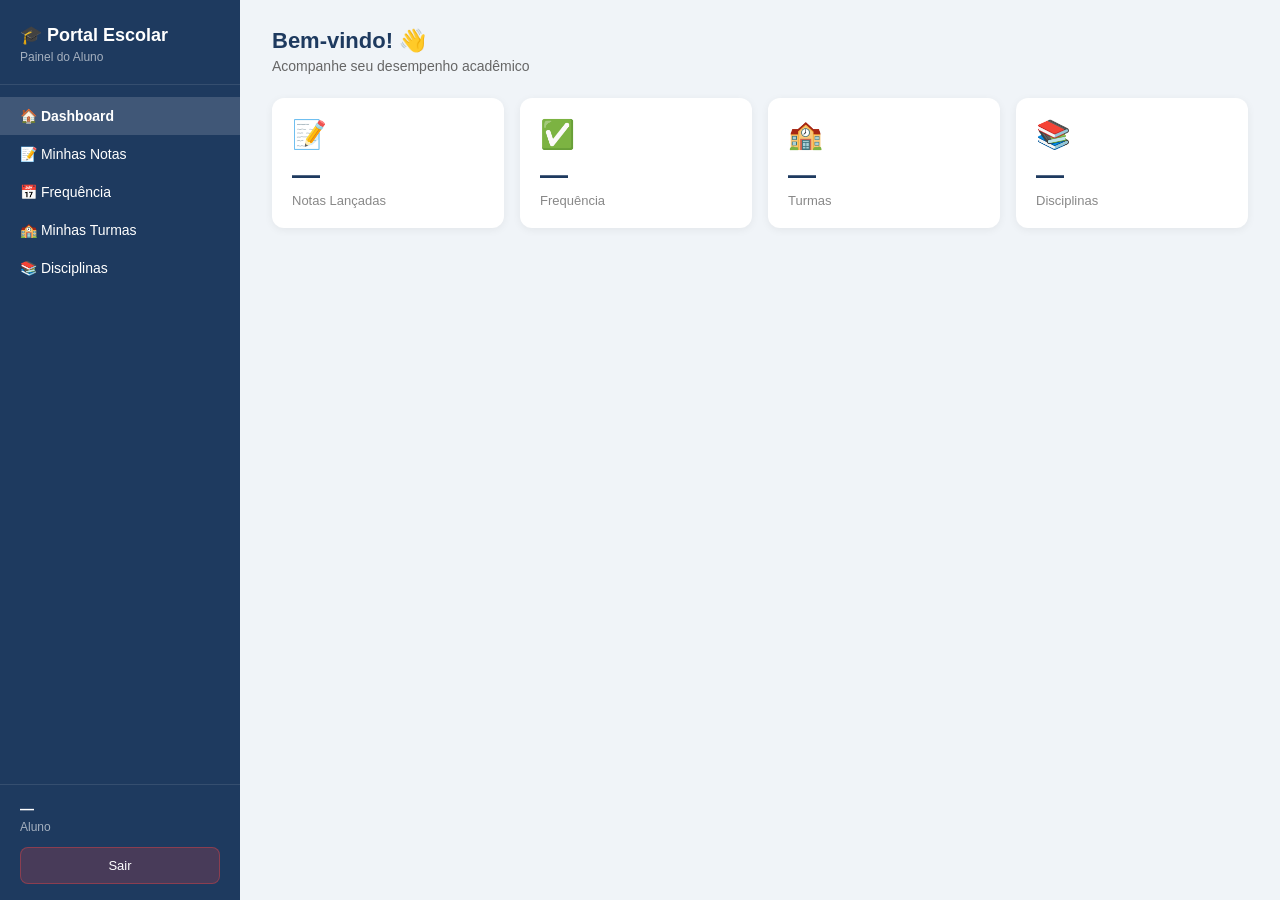
==== frontend/portal-frontend/aluno.html @ 6570b167 "refatora módulos de alunos, notas, frequência, turmas e usuários Atualiza controllers, services e re" ====
<!DOCTYPE html>
<html lang="pt-br">
<head>
    <meta charset="UTF-8">
    <meta name="viewport" content="width=device-width, initial-scale=1.0">
    <title>Painel Aluno — Portal Escolar</title>
    <link rel="stylesheet" href="logado.css">
</head>
<body>
<div class="layout">

    <aside class="sidebar">
        <div class="sidebar-header">
            <h2>🎓 Portal Escolar</h2>
            <p>Painel do Aluno</p>
        </div>
        <nav>
            <ul>
                <li data-secao="dashboard" class="active" onclick="mostrarSecao('dashboard')">🏠 Dashboard</li>
                <li data-secao="notas" onclick="mostrarSecao('notas')">📝 Minhas Notas</li>
                <li data-secao="frequencias" onclick="mostrarSecao('frequencias')">📅 Frequência</li>
                <li data-secao="turmas" onclick="mostrarSecao('turmas')">🏫 Minhas Turmas</li>
                <li data-secao="disciplinas" onclick="mostrarSecao('disciplinas')">📚 Disciplinas</li>
            </ul>
        </nav>
        <div class="sidebar-footer">
            <div class="user-info">
                <strong id="usuarioLogado">—</strong>
                <span id="tipoUsuario">Aluno</span>
            </div>
            <button class="btn-logout" onclick="logout()">Sair</button>
        </div>
    </aside>

    <main class="content">

        <!-- DASHBOARD -->
        <section id="dashboard" class="active">
            <div class="page-header">
                <h1>Bem-vindo! 👋</h1>
                <p>Acompanhe seu desempenho acadêmico</p>
            </div>
            <div class="cards-grid">
                <div class="stat-card">
                    <div class="stat-icon">📝</div>
                    <div class="stat-value" id="totalNotas">—</div>
                    <div class="stat-label">Notas Lançadas</div>
                </div>
                <div class="stat-card">
                    <div class="stat-icon">✅</div>
                    <div class="stat-value" id="percentualPresenca">—</div>
                    <div class="stat-label">Frequência</div>
                </div>
                <div class="stat-card">
                    <div class="stat-icon">🏫</div>
                    <div class="stat-value" id="totalTurmas">—</div>
                    <div class="stat-label">Turmas</div>
                </div>
                <div class="stat-card">
                    <div class="stat-icon">📚</div>
                    <div class="stat-value" id="totalDisciplinas">—</div>
                    <div class="stat-label">Disciplinas</div>
                </div>
            </div>
        </section>

        <!-- NOTAS -->
        <section id="notas">
            <div class="page-header">
                <h1>📝 Minhas Notas</h1>
                <p>Notas por bimestre e média final</p>
            </div>
            <div class="section-card">
                <h2>Notas por Disciplina</h2>
                <div id="listaNotas"><div class="empty-state"><span>📝</span><p>Carregando...</p></div></div>
            </div>
        </section>

        <!-- FREQUÊNCIAS -->
        <section id="frequencias">
            <div class="page-header">
                <h1>📅 Frequência</h1>
                <p>Registro de presença por aula</p>
            </div>
            <div class="section-card">
                <h2>Histórico de Presença</h2>
                <ul class="lista" id="listaFrequencias"></ul>
            </div>
        </section>

        <!-- TURMAS -->
        <section id="turmas">
            <div class="page-header">
                <h1>🏫 Minhas Turmas</h1>
            </div>
            <div class="section-card">
                <h2>Turmas Matriculado</h2>
                <ul class="lista" id="listaTurmas"></ul>
            </div>
        </section>

        <!-- DISCIPLINAS -->
        <section id="disciplinas">
            <div class="page-header">
                <h1>📚 Disciplinas</h1>
            </div>
            <div class="section-card">
                <h2>Disciplinas Disponíveis</h2>
                <ul class="lista" id="listaDisciplinas"></ul>
            </div>
        </section>

    </main>
</div>
<script src="script.js"></script>
<script>
    mostrarUsuario();
    carregarTurmas();
    carregarDisciplinas();
    // Dashboard stats
    fetch("http://localhost:8080/api/turmas", { headers: authHeaders() })
        .then(r => r.json()).then(d => { const el = document.getElementById("totalTurmas"); if(el) el.innerText = d.length; }).catch(()=>{});
    fetch("http://localhost:8080/api/disciplinas", { headers: authHeaders() })
        .then(r => r.json()).then(d => { const el = document.getElementById("totalDisciplinas"); if(el) el.innerText = d.length; }).catch(()=>{});
</script>
</body>
</html>
---- frontend/portal-frontend/logado.css ----
* { margin: 0; padding: 0; box-sizing: border-box; }

body {
    font-family: 'Segoe UI', sans-serif;
    background: #f0f4f8;
    color: #333;
}

.layout { display: flex; height: 100vh; overflow: hidden; }

/* SIDEBAR */
.sidebar {
    width: 240px;
    background: #1e3a5f;
    color: white;
    display: flex;
    flex-direction: column;
    padding: 0;
    flex-shrink: 0;
}

.sidebar-header {
    padding: 24px 20px 20px;
    border-bottom: 1px solid rgba(255,255,255,0.1);
}

.sidebar-header h2 { font-size: 18px; font-weight: 700; }
.sidebar-header p { font-size: 12px; opacity: 0.6; margin-top: 4px; }

.sidebar nav { flex: 1; padding: 12px 0; }

.sidebar nav li {
    list-style: none;
    padding: 11px 20px;
    cursor: pointer;
    font-size: 14px;
    display: flex;
    align-items: center;
    gap: 10px;
    transition: background 0.15s;
    border-radius: 0;
}

.sidebar nav li:hover { background: rgba(255,255,255,0.1); }
.sidebar nav li.active { background: rgba(255,255,255,0.15); font-weight: 600; }

.sidebar-footer {
    padding: 16px 20px;
    border-top: 1px solid rgba(255,255,255,0.1);
}

.sidebar-footer .user-info { margin-bottom: 12px; }
.sidebar-footer .user-info strong { display: block; font-size: 14px; }
.sidebar-footer .user-info span { font-size: 12px; opacity: 0.6; }

.btn-logout {
    width: 100%;
    padding: 10px;
    background: rgba(239,68,68,0.2);
    color: white;
    border: 1px solid rgba(239,68,68,0.4);
    border-radius: 8px;
    cursor: pointer;
    font-size: 13px;
    transition: background 0.2s;
}

.btn-logout:hover { background: rgba(239,68,68,0.4); }

/* CONTEÚDO */
.content {
    flex: 1;
    overflow-y: auto;
    padding: 28px 32px;
}

.page-header {
    margin-bottom: 24px;
}

.page-header h1 { font-size: 22px; font-weight: 700; color: #1e3a5f; }
.page-header p { font-size: 14px; color: #666; margin-top: 4px; }

/* CARDS */
.cards-grid {
    display: grid;
    grid-template-columns: repeat(auto-fill, minmax(200px, 1fr));
    gap: 16px;
    margin-bottom: 24px;
}

.stat-card {
    background: white;
    border-radius: 12px;
    padding: 20px;
    box-shadow: 0 2px 8px rgba(0,0,0,0.06);
}

.stat-card .stat-icon { font-size: 28px; margin-bottom: 8px; }
.stat-card .stat-value { font-size: 28px; font-weight: 700; color: #1e3a5f; }
.stat-card .stat-label { font-size: 13px; color: #888; margin-top: 2px; }

/* SEÇÕES */
section { display: none; }
section.active { display: block; }

.section-card {
    background: white;
    border-radius: 12px;
    padding: 24px;
    box-shadow: 0 2px 8px rgba(0,0,0,0.06);
    margin-bottom: 20px;
}

.section-card h2 {
    font-size: 16px;
    font-weight: 700;
    color: #1e3a5f;
    margin-bottom: 16px;
    padding-bottom: 12px;
    border-bottom: 1px solid #eee;
}

/* LISTAS */
.lista { list-style: none; }

.lista li {
    padding: 12px 14px;
    background: #f8fafc;
    border-radius: 8px;
    margin-bottom: 8px;
    font-size: 14px;
    display: flex;
    align-items: center;
    gap: 10px;
}

.lista li:last-child { margin-bottom: 0; }

/* BADGE */
.badge {
    display: inline-block;
    padding: 3px 10px;
    border-radius: 20px;
    font-size: 12px;
    font-weight: 600;
}

.badge-green { background: #dcfce7; color: #166534; }
.badge-red { background: #fee2e2; color: #991b1b; }
.badge-blue { background: #dbeafe; color: #1e40af; }
.badge-yellow { background: #fef9c3; color: #854d0e; }

/* TABELA */
table { width: 100%; border-collapse: collapse; font-size: 14px; }
th { text-align: left; padding: 10px 12px; background: #f8fafc; color: #666; font-weight: 600; font-size: 12px; text-transform: uppercase; }
td { padding: 12px; border-bottom: 1px solid #f0f0f0; }
tr:last-child td { border-bottom: none; }

/* FORM */
.form-row { display: flex; gap: 12px; flex-wrap: wrap; margin-bottom: 14px; }
.form-row input, .form-row select {
    flex: 1;
    min-width: 140px;
    padding: 10px 14px;
    border: 1.5px solid #e0e0e0;
    border-radius: 8px;
    font-size: 14px;
    outline: none;
}
.form-row input:focus, .form-row select:focus { border-color: #1e3a5f; }

.btn { padding: 10px 20px; border-radius: 8px; border: none; cursor: pointer; font-size: 14px; font-weight: 600; }
.btn-primary { background: #1e3a5f; color: white; }
.btn-primary:hover { background: #162d4a; }
.btn-danger { background: #ef4444; color: white; }

/* EMPTY STATE */
.empty-state {
    text-align: center;
    padding: 40px 20px;
    color: #aaa;
}
.empty-state span { font-size: 40px; display: block; margin-bottom: 10px; }
.empty-state p { font-size: 14px; }

/* NOTA DISPLAY */
.nota-display {
    display: flex;
    align-items: center;
    gap: 16px;
    padding: 16px;
    background: #f8fafc;
    border-radius: 10px;
    margin-bottom: 10px;
}
.nota-circle {
    width: 56px;
    height: 56px;
    border-radius: 50%;
    display: flex;
    align-items: center;
    justify-content: center;
    font-size: 18px;
    font-weight: 700;
    flex-shrink: 0;
}
.nota-circle.aprovado { background: #dcfce7; color: #166534; }
.nota-circle.reprovado { background: #fee2e2; color: #991b1b; }
.nota-circle.neutro { background: #dbeafe; color: #1e40af; }

.nota-info strong { font-size: 15px; display: block; }
.nota-info span { font-size: 13px; color: #888; }
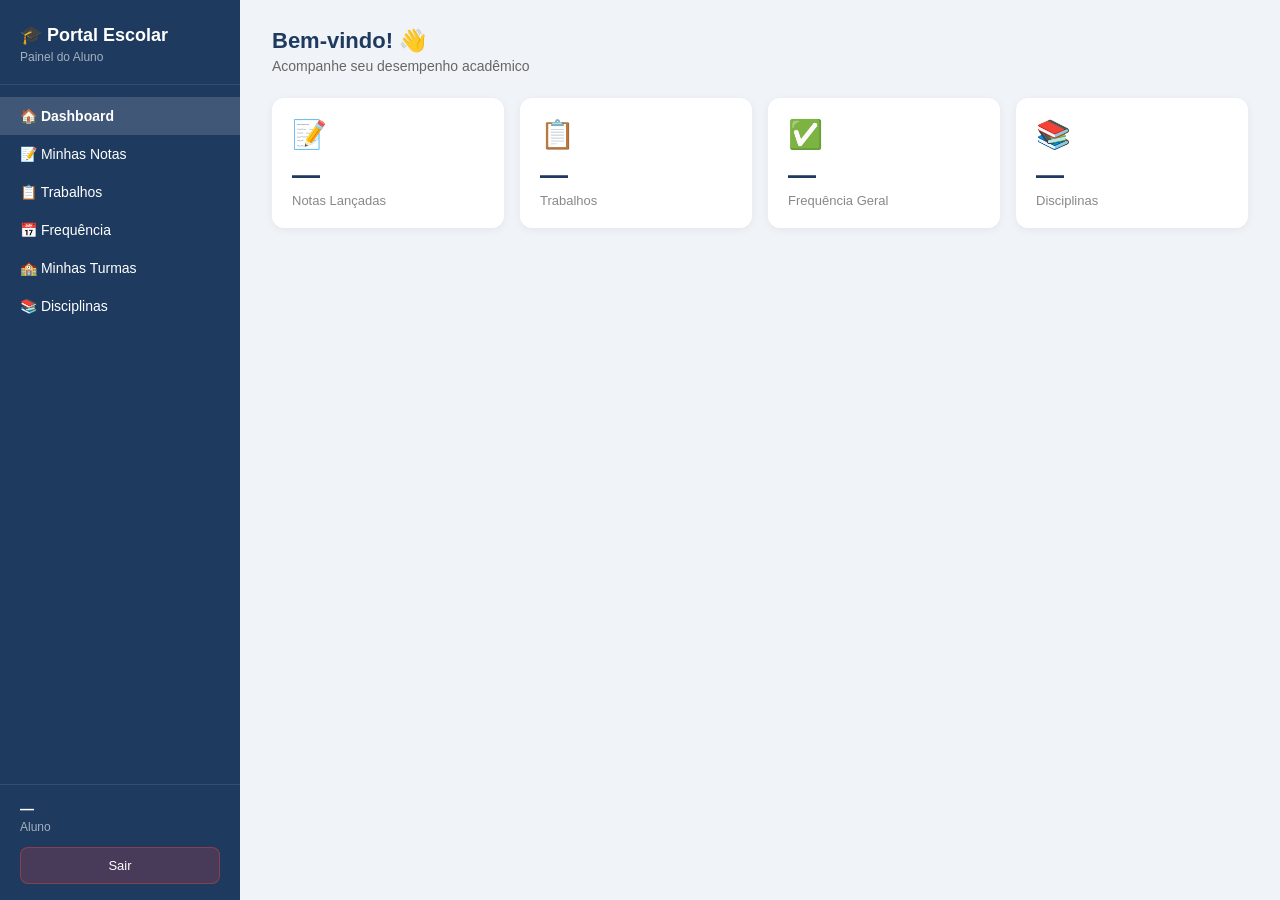
==== commit 969b42f2: "implementa gestão de trabalhos e limpa arquivos de frontend Criação de Controllers, Repositories e c" ====
--- a/frontend/portal-frontend/aluno.html
+++ b/frontend/portal-frontend/aluno.html
@@ -5,6 +5,85 @@
     <meta name="viewport" content="width=device-width, initial-scale=1.0">
     <title>Painel Aluno — Portal Escolar</title>
     <link rel="stylesheet" href="logado.css">
+    <style>
+        /* frequência percentual */
+        .freq-resumo {
+            display: flex;
+            align-items: center;
+            gap: 20px;
+            background: #f8fafc;
+            border-radius: 10px;
+            padding: 16px 20px;
+            margin-bottom: 10px;
+        }
+        .freq-pct {
+            font-size: 32px;
+            font-weight: 700;
+            min-width: 72px;
+            text-align: center;
+        }
+        .freq-pct.ok   { color: #16a34a; }
+        .freq-pct.warn { color: #dc2626; }
+        .freq-bar-wrap { flex: 1; background: #e5e7eb; border-radius: 20px; height: 10px; }
+        .freq-bar      { height: 10px; border-radius: 20px; transition: width .4s; }
+        .freq-bar.ok   { background: #16a34a; }
+        .freq-bar.warn { background: #dc2626; }
+        .freq-info     { font-size: 13px; color: #666; }
+        .freq-info strong { color: #333; }
+
+        /* trabalho card */
+        .trabalho-card {
+            background: #f8fafc;
+            border-radius: 10px;
+            padding: 16px 18px;
+            margin-bottom: 10px;
+            display: flex;
+            align-items: center;
+            justify-content: space-between;
+            gap: 16px;
+        }
+        .trabalho-card-info strong { font-size: 15px; color: #1e3a5f; }
+        .trabalho-card-info span   { font-size: 13px; color: #888; display: block; margin-top: 3px; }
+        .trabalho-nota-wrap        { text-align: center; flex-shrink: 0; }
+        .trabalho-nota-wrap .label { font-size: 11px; color: #aaa; text-transform: uppercase; letter-spacing: .5px; }
+
+        /* mini barra de nota relativa */
+        .nota-mini-bar-wrap { background: #e5e7eb; border-radius: 20px; height: 6px; width: 100px; margin: 4px auto 0; }
+        .nota-mini-bar      { height: 6px; border-radius: 20px; }
+        .nota-mini-bar.ok   { background: #16a34a; }
+        .nota-mini-bar.mid  { background: #f59e0b; }
+        .nota-mini-bar.low  { background: #ef4444; }
+
+        /* faltas list */
+        .falta-item {
+            display: flex;
+            align-items: center;
+            gap: 12px;
+            padding: 10px 14px;
+            background: #fef2f2;
+            border-radius: 8px;
+            margin-bottom: 8px;
+            font-size: 14px;
+        }
+        .falta-item .disc { font-weight: 600; color: #1e3a5f; }
+        .falta-item .data { color: #888; font-size: 13px; }
+
+        .pres-item {
+            padding: 10px 14px;
+            background: #f0fdf4;
+            border-radius: 8px;
+            margin-bottom: 8px;
+            font-size: 14px;
+        }
+
+        .disc-bloco {
+            background: #f8fafc;
+            border-radius: 10px;
+            padding: 16px;
+            margin-bottom: 12px;
+        }
+        .disc-bloco h4 { font-size: 14px; color: #1e3a5f; margin-bottom: 10px; }
+    </style>
 </head>
 <body>
 <div class="layout">
@@ -16,10 +95,11 @@
         </div>
         <nav>
             <ul>
-                <li data-secao="dashboard" class="active" onclick="mostrarSecao('dashboard')">🏠 Dashboard</li>
-                <li data-secao="notas" onclick="mostrarSecao('notas')">📝 Minhas Notas</li>
+                <li data-secao="dashboard"   class="active" onclick="mostrarSecao('dashboard')">🏠 Dashboard</li>
+                <li data-secao="notas"       onclick="mostrarSecao('notas')">📝 Minhas Notas</li>
+                <li data-secao="trabalhos"   onclick="mostrarSecao('trabalhos')">📋 Trabalhos</li>
                 <li data-secao="frequencias" onclick="mostrarSecao('frequencias')">📅 Frequência</li>
-                <li data-secao="turmas" onclick="mostrarSecao('turmas')">🏫 Minhas Turmas</li>
+                <li data-secao="turmas"      onclick="mostrarSecao('turmas')">🏫 Minhas Turmas</li>
                 <li data-secao="disciplinas" onclick="mostrarSecao('disciplinas')">📚 Disciplinas</li>
             </ul>
         </nav>
@@ -34,7 +114,7 @@
 
     <main class="content">
 
-        <!-- DASHBOARD -->
+        <!-- ══════════════ DASHBOARD ══════════════ -->
         <section id="dashboard" class="active">
             <div class="page-header">
                 <h1>Bem-vindo! 👋</h1>
@@ -47,14 +127,14 @@
                     <div class="stat-label">Notas Lançadas</div>
                 </div>
                 <div class="stat-card">
+                    <div class="stat-icon">📋</div>
+                    <div class="stat-value" id="totalTrabalhos">—</div>
+                    <div class="stat-label">Trabalhos</div>
+                </div>
+                <div class="stat-card">
                     <div class="stat-icon">✅</div>
                     <div class="stat-value" id="percentualPresenca">—</div>
-                    <div class="stat-label">Frequência</div>
-                </div>
-                <div class="stat-card">
-                    <div class="stat-icon">🏫</div>
-                    <div class="stat-value" id="totalTurmas">—</div>
-                    <div class="stat-label">Turmas</div>
+                    <div class="stat-label">Frequência Geral</div>
                 </div>
                 <div class="stat-card">
                     <div class="stat-icon">📚</div>
@@ -64,46 +144,57 @@
             </div>
         </section>
 
-        <!-- NOTAS -->
+        <!-- ══════════════ NOTAS ══════════════ -->
         <section id="notas">
             <div class="page-header">
                 <h1>📝 Minhas Notas</h1>
-                <p>Notas por bimestre e média final</p>
+                <p>Notas por bimestre e média final, agrupadas por disciplina</p>
             </div>
             <div class="section-card">
                 <h2>Notas por Disciplina</h2>
-                <div id="listaNotas"><div class="empty-state"><span>📝</span><p>Carregando...</p></div></div>
-            </div>
-        </section>
-
-        <!-- FREQUÊNCIAS -->
+                <div id="listaNotas">
+                    <div class="empty-state"><span>📝</span><p>Carregando...</p></div>
+                </div>
+            </div>
+        </section>
+
+        <!-- ══════════════ TRABALHOS ══════════════ -->
+        <section id="trabalhos">
+            <div class="page-header">
+                <h1>📋 Meus Trabalhos</h1>
+                <p>Trabalhos com data de entrega e suas notas</p>
+            </div>
+            <div class="section-card">
+                <h2>Trabalhos Avaliados</h2>
+                <div id="listaTrabalhos">
+                    <div class="empty-state"><span>📋</span><p>Carregando...</p></div>
+                </div>
+            </div>
+        </section>
+
+        <!-- ══════════════ FREQUÊNCIA ══════════════ -->
         <section id="frequencias">
             <div class="page-header">
-                <h1>📅 Frequência</h1>
-                <p>Registro de presença por aula</p>
-            </div>
-            <div class="section-card">
-                <h2>Histórico de Presença</h2>
-                <ul class="lista" id="listaFrequencias"></ul>
-            </div>
-        </section>
-
-        <!-- TURMAS -->
+                <h1>📅 Minha Frequência</h1>
+                <p>Porcentagem de presença e registro de faltas por disciplina</p>
+            </div>
+            <div id="secaoFrequencias">
+                <div class="empty-state"><span>📅</span><p>Carregando...</p></div>
+            </div>
+        </section>
+
+        <!-- ══════════════ TURMAS ══════════════ -->
         <section id="turmas">
-            <div class="page-header">
-                <h1>🏫 Minhas Turmas</h1>
-            </div>
+            <div class="page-header"><h1>🏫 Minhas Turmas</h1></div>
             <div class="section-card">
                 <h2>Turmas Matriculado</h2>
                 <ul class="lista" id="listaTurmas"></ul>
             </div>
         </section>
 
-        <!-- DISCIPLINAS -->
+        <!-- ══════════════ DISCIPLINAS ══════════════ -->
         <section id="disciplinas">
-            <div class="page-header">
-                <h1>📚 Disciplinas</h1>
-            </div>
+            <div class="page-header"><h1>📚 Disciplinas</h1></div>
             <div class="section-card">
                 <h2>Disciplinas Disponíveis</h2>
                 <ul class="lista" id="listaDisciplinas"></ul>
@@ -114,14 +205,220 @@
 </div>
 <script src="script.js"></script>
 <script>
-    mostrarUsuario();
-    carregarTurmas();
-    carregarDisciplinas();
-    // Dashboard stats
-    fetch("http://localhost:8080/api/turmas", { headers: authHeaders() })
-        .then(r => r.json()).then(d => { const el = document.getElementById("totalTurmas"); if(el) el.innerText = d.length; }).catch(()=>{});
-    fetch("http://localhost:8080/api/disciplinas", { headers: authHeaders() })
-        .then(r => r.json()).then(d => { const el = document.getElementById("totalDisciplinas"); if(el) el.innerText = d.length; }).catch(()=>{});
+const API = "http://localhost:8080/api";
+
+mostrarUsuario();
+
+const eu = getUsuario();
+
+async function init() {
+    if (!eu || !eu.id) return;
+
+    const [notasRes, trabRes, freqRes, discRes, turmasRes] = await Promise.all([
+        fetch(`${API}/notas/aluno/${eu.id}`,      { headers: authHeaders() }),
+        fetch(`${API}/trabalhos/aluno/${eu.id}`,  { headers: authHeaders() }),
+        fetch(`${API}/frequencias/aluno/${eu.id}`,{ headers: authHeaders() }),
+        fetch(`${API}/disciplinas`,               { headers: authHeaders() }),
+        fetch(`${API}/turmas`,                    { headers: authHeaders() })
+    ]);
+
+    const notas      = await notasRes.json().catch(() => []);
+    const trabalhos  = await trabRes.json().catch(() => []);
+    const freqs      = await freqRes.json().catch(() => []);
+    const disciplinas= await discRes.json().catch(() => []);
+    const turmas     = await turmasRes.json().catch(() => []);
+
+    // ── Dashboard ──
+    document.getElementById("totalNotas").innerText     = notas.length;
+    document.getElementById("totalTrabalhos").innerText = trabalhos.length;
+    document.getElementById("totalDisciplinas").innerText = disciplinas.length;
+
+    // Frequência geral (média de todas as disciplinas)
+    const total     = freqs.length;
+    const presencas = freqs.filter(f => f.presente).length;
+    const pct       = total > 0 ? Math.round(presencas * 100 / total) : null;
+    document.getElementById("percentualPresenca").innerText = pct !== null ? pct + "%" : "—";
+
+    // ── Notas ──
+    renderNotas(notas, disciplinas);
+
+    // ── Trabalhos ──
+    renderTrabalhos(trabalhos);
+
+    // ── Frequência por disciplina ──
+    renderFrequencias(freqs, disciplinas);
+
+    // ── Turmas ──
+    const listaTurmas = document.getElementById("listaTurmas");
+    listaTurmas.innerHTML = turmas.length
+        ? turmas.map(t => `<li>🏫 <strong>${t.nome}</strong> — ${t.ano} <span class="badge badge-blue">${t.periodo}</span></li>`).join("")
+        : '<li>Nenhuma turma encontrada</li>';
+
+    // ── Disciplinas ──
+    const listaDisciplinas = document.getElementById("listaDisciplinas");
+    listaDisciplinas.innerHTML = disciplinas.length
+        ? disciplinas.map(d => `<li>📚 <strong>${d.nome}</strong> <span class="badge badge-blue">${d.codigo || ""}</span></li>`).join("")
+        : '<li>Nenhuma disciplina encontrada</li>';
+}
+
+// ──────────────────────────────────────────────
+// NOTAS — agrupadas por disciplina
+// ──────────────────────────────────────────────
+function renderNotas(notas, disciplinas) {
+    const container = document.getElementById("listaNotas");
+    if (!notas.length) {
+        container.innerHTML = '<div class="empty-state"><span>📝</span><p>Nenhuma nota lançada ainda</p></div>';
+        return;
+    }
+
+    // Agrupa por disciplina
+    const mapa = {};
+    notas.forEach(n => {
+        const disc = n.disciplina?.nome || "Disciplina";
+        if (!mapa[disc]) mapa[disc] = { bimestres: {}, notaFinal: n.notaFinal };
+        mapa[disc].bimestres[n.bimestre] = n.valor;
+        if (n.notaFinal) mapa[disc].notaFinal = n.notaFinal;
+    });
+
+    container.innerHTML = Object.entries(mapa).map(([disc, dados]) => {
+        const bimestresHtml = [1,2,3,4].map(b => {
+            const v = dados.bimestres[b];
+            if (v === undefined) return `<div class="nota-display" style="opacity:.35">
+                <div class="nota-circle neutro" style="font-size:13px">—</div>
+                <div class="nota-info"><strong style="color:#aaa">${b}º Bimestre</strong><span>Não lançado</span></div>
+            </div>`;
+            const cls = v >= 7 ? "aprovado" : v >= 5 ? "neutro" : "reprovado";
+            return `<div class="nota-display">
+                <div class="nota-circle ${cls}">${v.toFixed(1)}</div>
+                <div class="nota-info"><strong>${b}º Bimestre</strong><span>Nota: ${v.toFixed(1)}</span></div>
+            </div>`;
+        }).join("");
+
+        const media = dados.notaFinal;
+        const mediaCls = media >= 7 ? "aprovado" : media >= 5 ? "neutro" : "reprovado";
+        const mediaBadge = media !== null && media !== undefined
+            ? `<div class="nota-display" style="margin-top:8px;border-top:1px solid #e5e7eb;padding-top:12px">
+                <div class="nota-circle ${mediaCls}" style="width:64px;height:64px;font-size:20px">${media.toFixed(1)}</div>
+                <div class="nota-info"><strong>Média Final</strong>
+                    <span class="badge ${mediaCls === 'aprovado' ? 'badge-green' : mediaCls === 'reprovado' ? 'badge-red' : 'badge-blue'}"
+                        style="margin-top:4px">${media >= 5 ? 'Aprovado' : 'Reprovado'}</span>
+                </div>
+               </div>`
+            : "";
+
+        return `<div class="disc-bloco">
+            <h4>📚 ${disc}</h4>
+            ${bimestresHtml}
+            ${mediaBadge}
+        </div>`;
+    }).join("");
+}
+
+// ──────────────────────────────────────────────
+// TRABALHOS — com nota mín, máx e do aluno
+// ──────────────────────────────────────────────
+function renderTrabalhos(trabalhos) {
+    const container = document.getElementById("listaTrabalhos");
+    if (!trabalhos.length) {
+        container.innerHTML = '<div class="empty-state"><span>📋</span><p>Nenhum trabalho avaliado ainda</p></div>';
+        return;
+    }
+
+    container.innerHTML = trabalhos.map(t => {
+        const data   = new Date(t.dataEntrega + "T12:00:00").toLocaleDateString("pt-BR");
+        const nota   = t.notaAluno;
+        const min    = t.notaMinima;
+        const max    = t.notaMaxima;
+        const range  = max - min;
+        const pct    = range > 0 ? Math.max(0, Math.min(100, ((nota - min) / range) * 100)) : 0;
+        const cls    = nota >= (max * 0.7) ? "ok" : nota >= (max * 0.5) ? "mid" : "low";
+        const notaCls= nota >= (max * 0.7) ? "aprovado" : nota >= (max * 0.5) ? "neutro" : "reprovado";
+
+        return `
+        <div class="trabalho-card">
+            <div class="trabalho-card-info">
+                <strong>${t.titulo}</strong>
+                <span>📚 ${t.disciplina} &nbsp;|&nbsp; 📅 Entrega: ${data}</span>
+                ${t.descricao ? `<span style="color:#bbb;font-size:12px">${t.descricao}</span>` : ""}
+            </div>
+            <div class="trabalho-nota-wrap">
+                <div class="label">sua nota</div>
+                <div class="nota-circle ${notaCls}" style="margin:6px auto;width:54px;height:54px;font-size:18px">
+                    ${nota.toFixed(1)}
+                </div>
+                <div class="faixa" style="font-size:11px;color:#aaa;text-align:center">${min} – ${max}</div>
+                <div class="nota-mini-bar-wrap">
+                    <div class="nota-mini-bar ${cls}" style="width:${pct}%"></div>
+                </div>
+            </div>
+        </div>`;
+    }).join("");
+}
+
+// ──────────────────────────────────────────────
+// FREQUÊNCIA — por disciplina com %
+// ──────────────────────────────────────────────
+function renderFrequencias(freqs, disciplinas) {
+    const container = document.getElementById("secaoFrequencias");
+    if (!freqs.length) {
+        container.innerHTML = '<div class="section-card"><div class="empty-state"><span>📅</span><p>Nenhum registro de frequência ainda</p></div></div>';
+        return;
+    }
+
+    // Agrupa por disciplina
+    const mapa = {};
+    freqs.forEach(f => {
+        const disc = f.disciplina?.nome || "Disciplina";
+        if (!mapa[disc]) mapa[disc] = { total: 0, presencas: 0, faltas: [] };
+        mapa[disc].total++;
+        if (f.presente) {
+            mapa[disc].presencas++;
+        } else {
+            mapa[disc].faltas.push({ data: f.data, obs: f.observacao });
+        }
+    });
+
+    container.innerHTML = Object.entries(mapa).map(([disc, dados]) => {
+        const pct    = Math.round(dados.presencas * 100 / dados.total);
+        const cls    = pct >= 75 ? "ok" : "warn";
+        const status = pct >= 75
+            ? `<span class="badge badge-green">✅ Aprovado por frequência</span>`
+            : `<span class="badge badge-red">⚠️ Risco de reprovação por falta</span>`;
+
+        const faltasHtml = dados.faltas.length
+            ? dados.faltas.map(f => {
+                const data = new Date(f.data + "T12:00:00").toLocaleDateString("pt-BR");
+                return `<div class="falta-item">
+                    ❌ <span class="data">${data}</span>
+                    ${f.obs ? `<span class="badge badge-yellow">${f.obs}</span>` : ""}
+                </div>`;
+              }).join("")
+            : '<p style="font-size:13px;color:#aaa;margin-top:8px">Nenhuma falta registrada 🎉</p>';
+
+        return `
+        <div class="section-card">
+            <h2>📚 ${disc}</h2>
+            <div class="freq-resumo">
+                <div class="freq-pct ${cls}">${pct}%</div>
+                <div style="flex:1">
+                    <div class="freq-bar-wrap">
+                        <div class="freq-bar ${cls}" style="width:${pct}%"></div>
+                    </div>
+                    <div class="freq-info" style="margin-top:8px">
+                        <strong>${dados.presencas}</strong> presenças &nbsp;|&nbsp;
+                        <strong>${dados.faltas.length}</strong> faltas &nbsp;|&nbsp;
+                        <strong>${dados.total}</strong> aulas registradas
+                    </div>
+                </div>
+                <div>${status}</div>
+            </div>
+            ${dados.faltas.length ? `<h4 style="font-size:13px;color:#666;margin-bottom:8px">Datas de falta:</h4>` : ""}
+            ${faltasHtml}
+        </div>`;
+    }).join("");
+}
+
+init();
 </script>
 </body>
 </html>
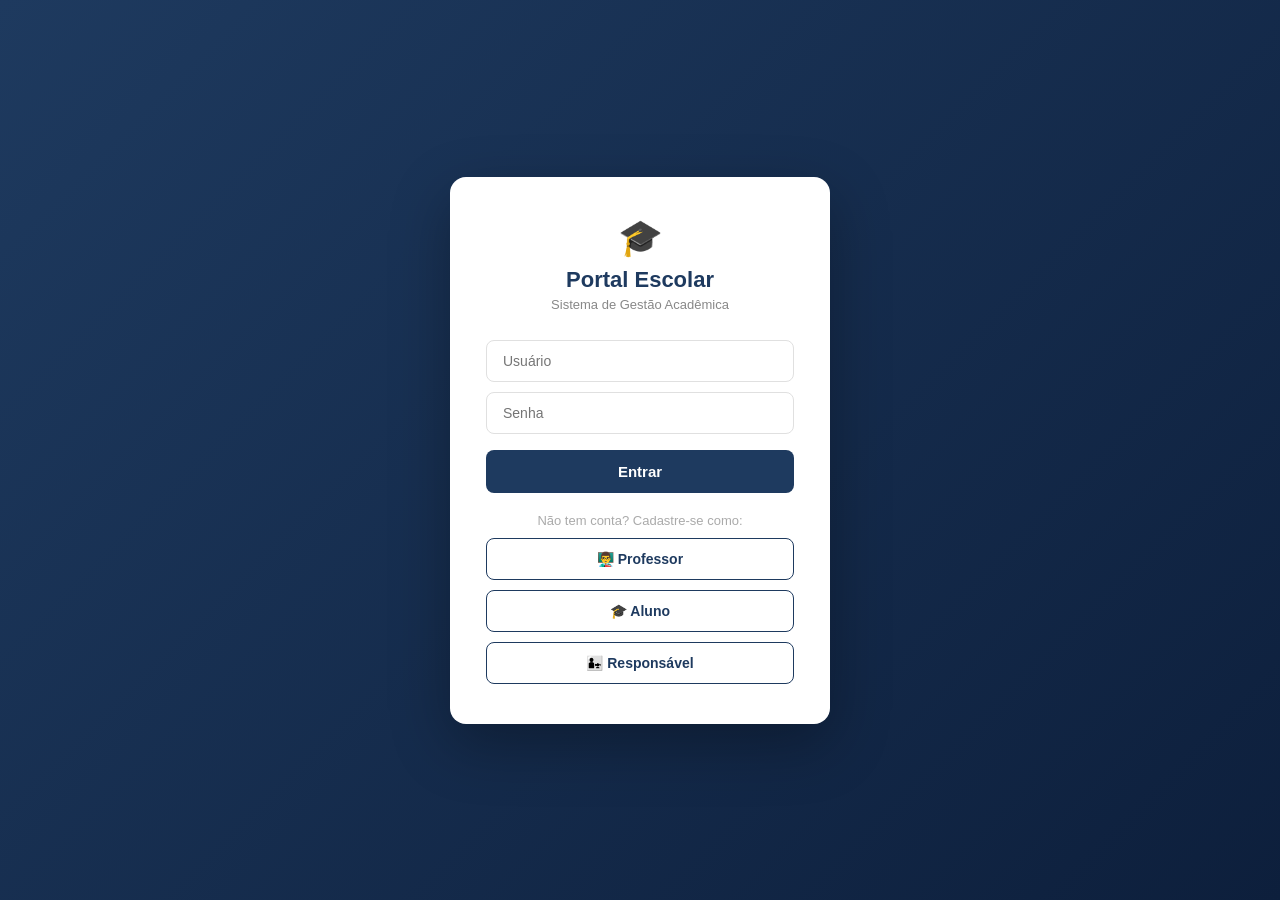
==== commit 827a2c8e: "refatoracao completa de paineis, seguranca e automacao - Implementacao de guardas de rota (bloqueio " ====
--- a/frontend/portal-frontend/aluno.html
+++ b/frontend/portal-frontend/aluno.html
@@ -3,87 +3,8 @@
 <head>
     <meta charset="UTF-8">
     <meta name="viewport" content="width=device-width, initial-scale=1.0">
-    <title>Painel Aluno — Portal Escolar</title>
+    <title>Painel do Aluno — Portal Escolar</title>
     <link rel="stylesheet" href="logado.css">
-    <style>
-        /* frequência percentual */
-        .freq-resumo {
-            display: flex;
-            align-items: center;
-            gap: 20px;
-            background: #f8fafc;
-            border-radius: 10px;
-            padding: 16px 20px;
-            margin-bottom: 10px;
-        }
-        .freq-pct {
-            font-size: 32px;
-            font-weight: 700;
-            min-width: 72px;
-            text-align: center;
-        }
-        .freq-pct.ok   { color: #16a34a; }
-        .freq-pct.warn { color: #dc2626; }
-        .freq-bar-wrap { flex: 1; background: #e5e7eb; border-radius: 20px; height: 10px; }
-        .freq-bar      { height: 10px; border-radius: 20px; transition: width .4s; }
-        .freq-bar.ok   { background: #16a34a; }
-        .freq-bar.warn { background: #dc2626; }
-        .freq-info     { font-size: 13px; color: #666; }
-        .freq-info strong { color: #333; }
-
-        /* trabalho card */
-        .trabalho-card {
-            background: #f8fafc;
-            border-radius: 10px;
-            padding: 16px 18px;
-            margin-bottom: 10px;
-            display: flex;
-            align-items: center;
-            justify-content: space-between;
-            gap: 16px;
-        }
-        .trabalho-card-info strong { font-size: 15px; color: #1e3a5f; }
-        .trabalho-card-info span   { font-size: 13px; color: #888; display: block; margin-top: 3px; }
-        .trabalho-nota-wrap        { text-align: center; flex-shrink: 0; }
-        .trabalho-nota-wrap .label { font-size: 11px; color: #aaa; text-transform: uppercase; letter-spacing: .5px; }
-
-        /* mini barra de nota relativa */
-        .nota-mini-bar-wrap { background: #e5e7eb; border-radius: 20px; height: 6px; width: 100px; margin: 4px auto 0; }
-        .nota-mini-bar      { height: 6px; border-radius: 20px; }
-        .nota-mini-bar.ok   { background: #16a34a; }
-        .nota-mini-bar.mid  { background: #f59e0b; }
-        .nota-mini-bar.low  { background: #ef4444; }
-
-        /* faltas list */
-        .falta-item {
-            display: flex;
-            align-items: center;
-            gap: 12px;
-            padding: 10px 14px;
-            background: #fef2f2;
-            border-radius: 8px;
-            margin-bottom: 8px;
-            font-size: 14px;
-        }
-        .falta-item .disc { font-weight: 600; color: #1e3a5f; }
-        .falta-item .data { color: #888; font-size: 13px; }
-
-        .pres-item {
-            padding: 10px 14px;
-            background: #f0fdf4;
-            border-radius: 8px;
-            margin-bottom: 8px;
-            font-size: 14px;
-        }
-
-        .disc-bloco {
-            background: #f8fafc;
-            border-radius: 10px;
-            padding: 16px;
-            margin-bottom: 12px;
-        }
-        .disc-bloco h4 { font-size: 14px; color: #1e3a5f; margin-bottom: 10px; }
-    </style>
 </head>
 <body>
 <div class="layout">
@@ -95,11 +16,11 @@
         </div>
         <nav>
             <ul>
-                <li data-secao="dashboard"   class="active" onclick="mostrarSecao('dashboard')">🏠 Dashboard</li>
-                <li data-secao="notas"       onclick="mostrarSecao('notas')">📝 Minhas Notas</li>
-                <li data-secao="trabalhos"   onclick="mostrarSecao('trabalhos')">📋 Trabalhos</li>
+                <li data-secao="dashboard" class="active" onclick="mostrarSecao('dashboard')">🏠 Dashboard</li>
+                <li data-secao="notas" onclick="mostrarSecao('notas')">📝 Minhas Notas</li>
+                <li data-secao="trabalhos" onclick="mostrarSecao('trabalhos')">📋 Trabalhos</li>
                 <li data-secao="frequencias" onclick="mostrarSecao('frequencias')">📅 Frequência</li>
-                <li data-secao="turmas"      onclick="mostrarSecao('turmas')">🏫 Minhas Turmas</li>
+                <li data-secao="turmas" onclick="mostrarSecao('turmas')">🏫 Minhas Turmas</li>
                 <li data-secao="disciplinas" onclick="mostrarSecao('disciplinas')">📚 Disciplinas</li>
             </ul>
         </nav>
@@ -114,7 +35,6 @@
 
     <main class="content">
 
-        <!-- ══════════════ DASHBOARD ══════════════ -->
         <section id="dashboard" class="active">
             <div class="page-header">
                 <h1>Bem-vindo! 👋</h1>
@@ -123,302 +43,106 @@
             <div class="cards-grid">
                 <div class="stat-card">
                     <div class="stat-icon">📝</div>
-                    <div class="stat-value" id="totalNotas">—</div>
+                    <div class="stat-value" id="dashNotas">0</div>
                     <div class="stat-label">Notas Lançadas</div>
                 </div>
                 <div class="stat-card">
                     <div class="stat-icon">📋</div>
-                    <div class="stat-value" id="totalTrabalhos">—</div>
-                    <div class="stat-label">Trabalhos</div>
+                    <div class="stat-value" id="dashTrabalhos">0</div>
+                    <div class="stat-label">Trabalhos Pendentes</div>
                 </div>
                 <div class="stat-card">
                     <div class="stat-icon">✅</div>
-                    <div class="stat-value" id="percentualPresenca">—</div>
+                    <div class="stat-value" id="dashFrequencia">100%</div>
                     <div class="stat-label">Frequência Geral</div>
                 </div>
                 <div class="stat-card">
                     <div class="stat-icon">📚</div>
-                    <div class="stat-value" id="totalDisciplinas">—</div>
+                    <div class="stat-value" id="dashDisciplinas">—</div>
                     <div class="stat-label">Disciplinas</div>
                 </div>
             </div>
         </section>
 
-        <!-- ══════════════ NOTAS ══════════════ -->
         <section id="notas">
             <div class="page-header">
                 <h1>📝 Minhas Notas</h1>
-                <p>Notas por bimestre e média final, agrupadas por disciplina</p>
+                <p>Boletim de desempenho por disciplina</p>
             </div>
             <div class="section-card">
-                <h2>Notas por Disciplina</h2>
+                <h2>Notas do Ano Letivo</h2>
                 <div id="listaNotas">
-                    <div class="empty-state"><span>📝</span><p>Carregando...</p></div>
                 </div>
             </div>
         </section>
 
-        <!-- ══════════════ TRABALHOS ══════════════ -->
         <section id="trabalhos">
             <div class="page-header">
-                <h1>📋 Meus Trabalhos</h1>
-                <p>Trabalhos com data de entrega e suas notas</p>
+                <h1>📋 Trabalhos</h1>
+                <p>Atividades extracurriculares e trabalhos</p>
             </div>
             <div class="section-card">
-                <h2>Trabalhos Avaliados</h2>
-                <div id="listaTrabalhos">
-                    <div class="empty-state"><span>📋</span><p>Carregando...</p></div>
-                </div>
+                <p>Nenhum trabalho pendente no momento.</p>
             </div>
         </section>
 
-        <!-- ══════════════ FREQUÊNCIA ══════════════ -->
         <section id="frequencias">
             <div class="page-header">
-                <h1>📅 Minha Frequência</h1>
-                <p>Porcentagem de presença e registro de faltas por disciplina</p>
+                <h1>📅 Frequência</h1>
+                <p>Acompanhamento de faltas e presenças</p>
             </div>
-            <div id="secaoFrequencias">
-                <div class="empty-state"><span>📅</span><p>Carregando...</p></div>
+            <div class="section-card">
+                <h2>Relatório de Chamada</h2>
+                <ul class="lista" id="listaFrequencias"></ul>
             </div>
         </section>
 
-        <!-- ══════════════ TURMAS ══════════════ -->
         <section id="turmas">
             <div class="page-header"><h1>🏫 Minhas Turmas</h1></div>
             <div class="section-card">
-                <h2>Turmas Matriculado</h2>
+                <h2>Turmas da Escola</h2>
                 <ul class="lista" id="listaTurmas"></ul>
             </div>
         </section>
 
-        <!-- ══════════════ DISCIPLINAS ══════════════ -->
         <section id="disciplinas">
             <div class="page-header"><h1>📚 Disciplinas</h1></div>
             <div class="section-card">
-                <h2>Disciplinas Disponíveis</h2>
+                <h2>Grade Curricular</h2>
                 <ul class="lista" id="listaDisciplinas"></ul>
             </div>
         </section>
 
     </main>
 </div>
+
 <script src="script.js"></script>
 <script>
-const API = "http://localhost:8080/api";
-
-mostrarUsuario();
-
-const eu = getUsuario();
-
-async function init() {
-    if (!eu || !eu.id) return;
-
-    const [notasRes, trabRes, freqRes, discRes, turmasRes] = await Promise.all([
-        fetch(`${API}/notas/aluno/${eu.id}`,      { headers: authHeaders() }),
-        fetch(`${API}/trabalhos/aluno/${eu.id}`,  { headers: authHeaders() }),
-        fetch(`${API}/frequencias/aluno/${eu.id}`,{ headers: authHeaders() }),
-        fetch(`${API}/disciplinas`,               { headers: authHeaders() }),
-        fetch(`${API}/turmas`,                    { headers: authHeaders() })
-    ]);
-
-    const notas      = await notasRes.json().catch(() => []);
-    const trabalhos  = await trabRes.json().catch(() => []);
-    const freqs      = await freqRes.json().catch(() => []);
-    const disciplinas= await discRes.json().catch(() => []);
-    const turmas     = await turmasRes.json().catch(() => []);
-
-    // ── Dashboard ──
-    document.getElementById("totalNotas").innerText     = notas.length;
-    document.getElementById("totalTrabalhos").innerText = trabalhos.length;
-    document.getElementById("totalDisciplinas").innerText = disciplinas.length;
-
-    // Frequência geral (média de todas as disciplinas)
-    const total     = freqs.length;
-    const presencas = freqs.filter(f => f.presente).length;
-    const pct       = total > 0 ? Math.round(presencas * 100 / total) : null;
-    document.getElementById("percentualPresenca").innerText = pct !== null ? pct + "%" : "—";
-
-    // ── Notas ──
-    renderNotas(notas, disciplinas);
-
-    // ── Trabalhos ──
-    renderTrabalhos(trabalhos);
-
-    // ── Frequência por disciplina ──
-    renderFrequencias(freqs, disciplinas);
-
-    // ── Turmas ──
-    const listaTurmas = document.getElementById("listaTurmas");
-    listaTurmas.innerHTML = turmas.length
-        ? turmas.map(t => `<li>🏫 <strong>${t.nome}</strong> — ${t.ano} <span class="badge badge-blue">${t.periodo}</span></li>`).join("")
-        : '<li>Nenhuma turma encontrada</li>';
-
-    // ── Disciplinas ──
-    const listaDisciplinas = document.getElementById("listaDisciplinas");
-    listaDisciplinas.innerHTML = disciplinas.length
-        ? disciplinas.map(d => `<li>📚 <strong>${d.nome}</strong> <span class="badge badge-blue">${d.codigo || ""}</span></li>`).join("")
-        : '<li>Nenhuma disciplina encontrada</li>';
-}
-
-// ──────────────────────────────────────────────
-// NOTAS — agrupadas por disciplina
-// ──────────────────────────────────────────────
-function renderNotas(notas, disciplinas) {
-    const container = document.getElementById("listaNotas");
-    if (!notas.length) {
-        container.innerHTML = '<div class="empty-state"><span>📝</span><p>Nenhuma nota lançada ainda</p></div>';
-        return;
+    // ==========================================
+    // 1. GUARDA DE ROTA E INICIALIZAÇÃO
+    // ==========================================
+    var userLogado = getUsuario();
+    // Bloqueia se não estiver logado ou se NÃO for ALUNO
+    if (!userLogado || userLogado.tipo !== "ALUNO") {
+        window.location.href = "index.html";
+    } else {
+        mostrarUsuario();
     }
 
-    // Agrupa por disciplina
-    const mapa = {};
-    notas.forEach(n => {
-        const disc = n.disciplina?.nome || "Disciplina";
-        if (!mapa[disc]) mapa[disc] = { bimestres: {}, notaFinal: n.notaFinal };
-        mapa[disc].bimestres[n.bimestre] = n.valor;
-        if (n.notaFinal) mapa[disc].notaFinal = n.notaFinal;
-    });
+    // ==========================================
+    // 2. CARREGAR DADOS DO DASHBOARD DO ALUNO
+    // ==========================================
+    fetch("http://localhost:8080/api/disciplinas", { headers: authHeaders() })
+        .then(r => r.ok ? r.json() : [])
+        .then(d => { document.getElementById("dashDisciplinas").innerText = d.length; })
+        .catch(() => { document.getElementById("dashDisciplinas").innerText = "0"; });
 
-    container.innerHTML = Object.entries(mapa).map(([disc, dados]) => {
-        const bimestresHtml = [1,2,3,4].map(b => {
-            const v = dados.bimestres[b];
-            if (v === undefined) return `<div class="nota-display" style="opacity:.35">
-                <div class="nota-circle neutro" style="font-size:13px">—</div>
-                <div class="nota-info"><strong style="color:#aaa">${b}º Bimestre</strong><span>Não lançado</span></div>
-            </div>`;
-            const cls = v >= 7 ? "aprovado" : v >= 5 ? "neutro" : "reprovado";
-            return `<div class="nota-display">
-                <div class="nota-circle ${cls}">${v.toFixed(1)}</div>
-                <div class="nota-info"><strong>${b}º Bimestre</strong><span>Nota: ${v.toFixed(1)}</span></div>
-            </div>`;
-        }).join("");
-
-        const media = dados.notaFinal;
-        const mediaCls = media >= 7 ? "aprovado" : media >= 5 ? "neutro" : "reprovado";
-        const mediaBadge = media !== null && media !== undefined
-            ? `<div class="nota-display" style="margin-top:8px;border-top:1px solid #e5e7eb;padding-top:12px">
-                <div class="nota-circle ${mediaCls}" style="width:64px;height:64px;font-size:20px">${media.toFixed(1)}</div>
-                <div class="nota-info"><strong>Média Final</strong>
-                    <span class="badge ${mediaCls === 'aprovado' ? 'badge-green' : mediaCls === 'reprovado' ? 'badge-red' : 'badge-blue'}"
-                        style="margin-top:4px">${media >= 5 ? 'Aprovado' : 'Reprovado'}</span>
-                </div>
-               </div>`
-            : "";
-
-        return `<div class="disc-bloco">
-            <h4>📚 ${disc}</h4>
-            ${bimestresHtml}
-            ${mediaBadge}
-        </div>`;
-    }).join("");
-}
-
-// ──────────────────────────────────────────────
-// TRABALHOS — com nota mín, máx e do aluno
-// ──────────────────────────────────────────────
-function renderTrabalhos(trabalhos) {
-    const container = document.getElementById("listaTrabalhos");
-    if (!trabalhos.length) {
-        container.innerHTML = '<div class="empty-state"><span>📋</span><p>Nenhum trabalho avaliado ainda</p></div>';
-        return;
+    if (userLogado && userLogado.id) {
+        fetch("http://localhost:8080/api/notas/aluno/" + userLogado.id, { headers: authHeaders() })
+            .then(r => r.ok ? r.json() : [])
+            .then(d => { document.getElementById("dashNotas").innerText = d.length; })
+            .catch(() => { document.getElementById("dashNotas").innerText = "0"; });
     }
-
-    container.innerHTML = trabalhos.map(t => {
-        const data   = new Date(t.dataEntrega + "T12:00:00").toLocaleDateString("pt-BR");
-        const nota   = t.notaAluno;
-        const min    = t.notaMinima;
-        const max    = t.notaMaxima;
-        const range  = max - min;
-        const pct    = range > 0 ? Math.max(0, Math.min(100, ((nota - min) / range) * 100)) : 0;
-        const cls    = nota >= (max * 0.7) ? "ok" : nota >= (max * 0.5) ? "mid" : "low";
-        const notaCls= nota >= (max * 0.7) ? "aprovado" : nota >= (max * 0.5) ? "neutro" : "reprovado";
-
-        return `
-        <div class="trabalho-card">
-            <div class="trabalho-card-info">
-                <strong>${t.titulo}</strong>
-                <span>📚 ${t.disciplina} &nbsp;|&nbsp; 📅 Entrega: ${data}</span>
-                ${t.descricao ? `<span style="color:#bbb;font-size:12px">${t.descricao}</span>` : ""}
-            </div>
-            <div class="trabalho-nota-wrap">
-                <div class="label">sua nota</div>
-                <div class="nota-circle ${notaCls}" style="margin:6px auto;width:54px;height:54px;font-size:18px">
-                    ${nota.toFixed(1)}
-                </div>
-                <div class="faixa" style="font-size:11px;color:#aaa;text-align:center">${min} – ${max}</div>
-                <div class="nota-mini-bar-wrap">
-                    <div class="nota-mini-bar ${cls}" style="width:${pct}%"></div>
-                </div>
-            </div>
-        </div>`;
-    }).join("");
-}
-
-// ──────────────────────────────────────────────
-// FREQUÊNCIA — por disciplina com %
-// ──────────────────────────────────────────────
-function renderFrequencias(freqs, disciplinas) {
-    const container = document.getElementById("secaoFrequencias");
-    if (!freqs.length) {
-        container.innerHTML = '<div class="section-card"><div class="empty-state"><span>📅</span><p>Nenhum registro de frequência ainda</p></div></div>';
-        return;
-    }
-
-    // Agrupa por disciplina
-    const mapa = {};
-    freqs.forEach(f => {
-        const disc = f.disciplina?.nome || "Disciplina";
-        if (!mapa[disc]) mapa[disc] = { total: 0, presencas: 0, faltas: [] };
-        mapa[disc].total++;
-        if (f.presente) {
-            mapa[disc].presencas++;
-        } else {
-            mapa[disc].faltas.push({ data: f.data, obs: f.observacao });
-        }
-    });
-
-    container.innerHTML = Object.entries(mapa).map(([disc, dados]) => {
-        const pct    = Math.round(dados.presencas * 100 / dados.total);
-        const cls    = pct >= 75 ? "ok" : "warn";
-        const status = pct >= 75
-            ? `<span class="badge badge-green">✅ Aprovado por frequência</span>`
-            : `<span class="badge badge-red">⚠️ Risco de reprovação por falta</span>`;
-
-        const faltasHtml = dados.faltas.length
-            ? dados.faltas.map(f => {
-                const data = new Date(f.data + "T12:00:00").toLocaleDateString("pt-BR");
-                return `<div class="falta-item">
-                    ❌ <span class="data">${data}</span>
-                    ${f.obs ? `<span class="badge badge-yellow">${f.obs}</span>` : ""}
-                </div>`;
-              }).join("")
-            : '<p style="font-size:13px;color:#aaa;margin-top:8px">Nenhuma falta registrada 🎉</p>';
-
-        return `
-        <div class="section-card">
-            <h2>📚 ${disc}</h2>
-            <div class="freq-resumo">
-                <div class="freq-pct ${cls}">${pct}%</div>
-                <div style="flex:1">
-                    <div class="freq-bar-wrap">
-                        <div class="freq-bar ${cls}" style="width:${pct}%"></div>
-                    </div>
-                    <div class="freq-info" style="margin-top:8px">
-                        <strong>${dados.presencas}</strong> presenças &nbsp;|&nbsp;
-                        <strong>${dados.faltas.length}</strong> faltas &nbsp;|&nbsp;
-                        <strong>${dados.total}</strong> aulas registradas
-                    </div>
-                </div>
-                <div>${status}</div>
-            </div>
-            ${dados.faltas.length ? `<h4 style="font-size:13px;color:#666;margin-bottom:8px">Datas de falta:</h4>` : ""}
-            ${faltasHtml}
-        </div>`;
-    }).join("");
-}
-
-init();
 </script>
 </body>
-</html>
+</html>
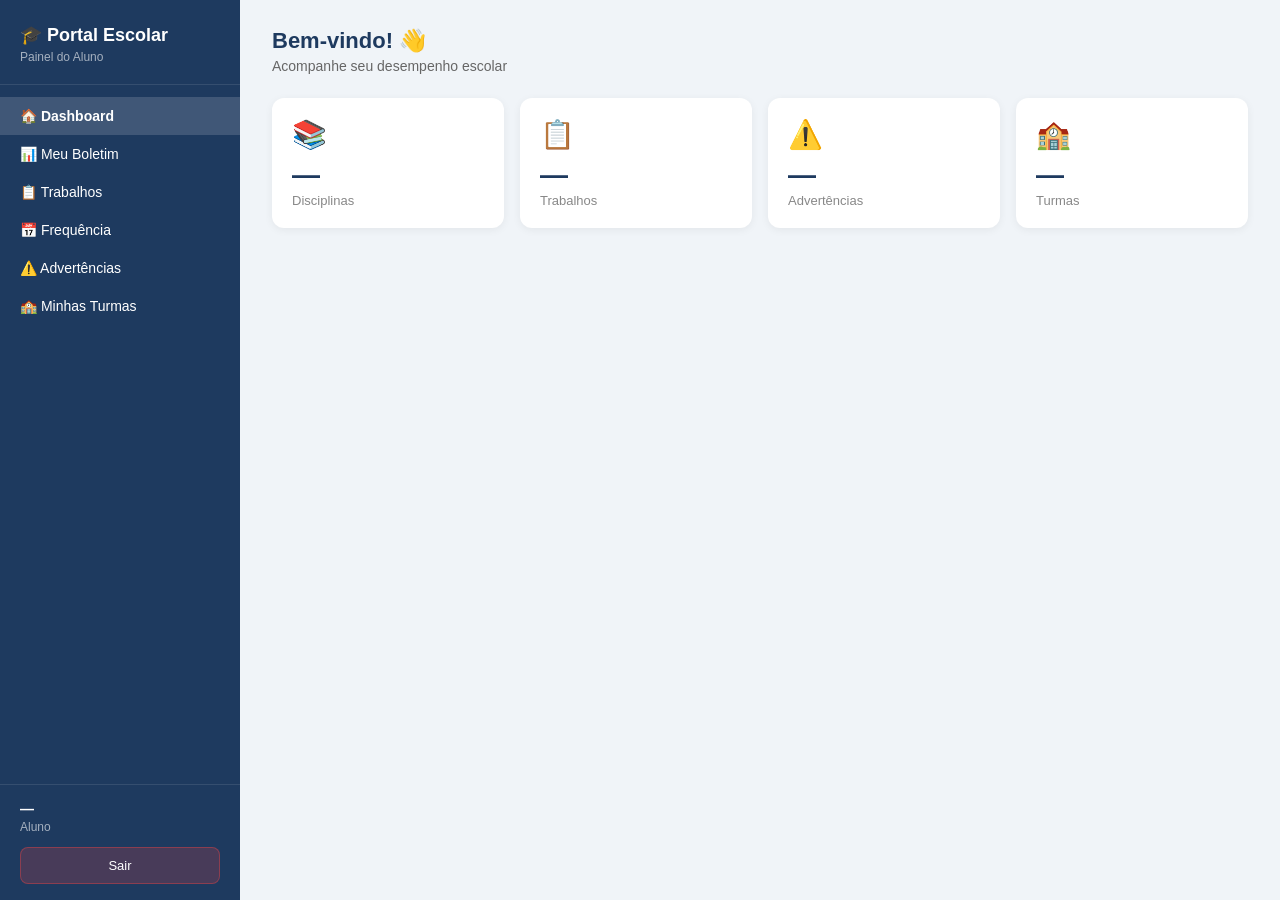
==== commit b1af956f: "implementa melhorias gerais no sistema de gestão escolar" ====
--- a/frontend/portal-frontend/aluno.html
+++ b/frontend/portal-frontend/aluno.html
@@ -3,146 +3,88 @@
 <head>
     <meta charset="UTF-8">
     <meta name="viewport" content="width=device-width, initial-scale=1.0">
-    <title>Painel do Aluno — Portal Escolar</title>
+    <title>Painel Aluno — Portal Escolar</title>
     <link rel="stylesheet" href="logado.css">
 </head>
 <body>
 <div class="layout">
-
     <aside class="sidebar">
-        <div class="sidebar-header">
-            <h2>🎓 Portal Escolar</h2>
-            <p>Painel do Aluno</p>
-        </div>
-        <nav>
-            <ul>
-                <li data-secao="dashboard" class="active" onclick="mostrarSecao('dashboard')">🏠 Dashboard</li>
-                <li data-secao="notas" onclick="mostrarSecao('notas')">📝 Minhas Notas</li>
-                <li data-secao="trabalhos" onclick="mostrarSecao('trabalhos')">📋 Trabalhos</li>
-                <li data-secao="frequencias" onclick="mostrarSecao('frequencias')">📅 Frequência</li>
-                <li data-secao="turmas" onclick="mostrarSecao('turmas')">🏫 Minhas Turmas</li>
-                <li data-secao="disciplinas" onclick="mostrarSecao('disciplinas')">📚 Disciplinas</li>
-            </ul>
-        </nav>
+        <div class="sidebar-header"><h2>🎓 Portal Escolar</h2><p>Painel do Aluno</p></div>
+        <nav><ul>
+            <li data-secao="dashboard" class="active" onclick="mostrarSecao('dashboard')">🏠 Dashboard</li>
+            <li data-secao="boletim" onclick="mostrarSecao('boletim')">📊 Meu Boletim</li>
+            <li data-secao="trabalhos" onclick="mostrarSecao('trabalhos')">📋 Trabalhos</li>
+            <li data-secao="frequencias" onclick="mostrarSecao('frequencias')">📅 Frequência</li>
+            <li data-secao="advertencias" onclick="mostrarSecao('advertencias')">⚠️ Advertências</li>
+            <li data-secao="turmas" onclick="mostrarSecao('turmas')">🏫 Minhas Turmas</li>
+        </ul></nav>
         <div class="sidebar-footer">
-            <div class="user-info">
-                <strong id="usuarioLogado">—</strong>
-                <span id="tipoUsuario">Aluno</span>
-            </div>
+            <div class="user-info"><strong id="usuarioLogado">—</strong><span id="tipoUsuario">Aluno</span></div>
             <button class="btn-logout" onclick="logout()">Sair</button>
         </div>
     </aside>
 
     <main class="content">
 
+        <!-- DASHBOARD -->
         <section id="dashboard" class="active">
-            <div class="page-header">
-                <h1>Bem-vindo! 👋</h1>
-                <p>Acompanhe seu desempenho acadêmico</p>
-            </div>
+            <div class="page-header"><h1>Bem-vindo! 👋</h1><p>Acompanhe seu desempenho escolar</p></div>
             <div class="cards-grid">
-                <div class="stat-card">
-                    <div class="stat-icon">📝</div>
-                    <div class="stat-value" id="dashNotas">0</div>
-                    <div class="stat-label">Notas Lançadas</div>
-                </div>
-                <div class="stat-card">
-                    <div class="stat-icon">📋</div>
-                    <div class="stat-value" id="dashTrabalhos">0</div>
-                    <div class="stat-label">Trabalhos Pendentes</div>
-                </div>
-                <div class="stat-card">
-                    <div class="stat-icon">✅</div>
-                    <div class="stat-value" id="dashFrequencia">100%</div>
-                    <div class="stat-label">Frequência Geral</div>
-                </div>
-                <div class="stat-card">
-                    <div class="stat-icon">📚</div>
-                    <div class="stat-value" id="dashDisciplinas">—</div>
-                    <div class="stat-label">Disciplinas</div>
-                </div>
+                <div class="stat-card"><div class="stat-icon">📚</div><div class="stat-value" id="totalDisciplinas">—</div><div class="stat-label">Disciplinas</div></div>
+                <div class="stat-card"><div class="stat-icon">📋</div><div class="stat-value" id="totalTrabalhos">—</div><div class="stat-label">Trabalhos</div></div>
+                <div class="stat-card"><div class="stat-icon">⚠️</div><div class="stat-value" id="totalAdvertencias">—</div><div class="stat-label">Advertências</div></div>
+                <div class="stat-card"><div class="stat-icon">🏫</div><div class="stat-value" id="totalTurmas">—</div><div class="stat-label">Turmas</div></div>
             </div>
         </section>
 
-        <section id="notas">
-            <div class="page-header">
-                <h1>📝 Minhas Notas</h1>
-                <p>Boletim de desempenho por disciplina</p>
-            </div>
+        <!-- BOLETIM -->
+        <section id="boletim">
+            <div class="page-header"><h1>📊 Meu Boletim</h1><p>Notas por disciplina e bimestre</p></div>
             <div class="section-card">
-                <h2>Notas do Ano Letivo</h2>
-                <div id="listaNotas">
-                </div>
+                <h2>Boletim Escolar</h2>
+                <div id="boletimContainer"><p style="color:#888;text-align:center;padding:20px">Carregando boletim...</p></div>
             </div>
         </section>
 
+        <!-- TRABALHOS -->
         <section id="trabalhos">
-            <div class="page-header">
-                <h1>📋 Trabalhos</h1>
-                <p>Atividades extracurriculares e trabalhos</p>
-            </div>
-            <div class="section-card">
-                <p>Nenhum trabalho pendente no momento.</p>
-            </div>
+            <div class="page-header"><h1>📋 Trabalhos</h1><p>Trabalhos e prazos das suas turmas</p></div>
+            <div class="section-card"><h2>Trabalhos Pendentes e Realizados</h2><ul class="lista" id="listaTrabalhos"></ul></div>
         </section>
 
+        <!-- FREQUÊNCIA -->
         <section id="frequencias">
-            <div class="page-header">
-                <h1>📅 Frequência</h1>
-                <p>Acompanhamento de faltas e presenças</p>
-            </div>
-            <div class="section-card">
-                <h2>Relatório de Chamada</h2>
-                <ul class="lista" id="listaFrequencias"></ul>
-            </div>
+            <div class="page-header"><h1>📅 Frequência</h1><p>Histórico de presença</p></div>
+            <div class="section-card"><h2>Registros de Presença</h2><ul class="lista" id="listaFrequencias"></ul></div>
         </section>
 
+        <!-- ADVERTÊNCIAS -->
+        <section id="advertencias">
+            <div class="page-header"><h1>⚠️ Advertências</h1><p>Ocorrências disciplinares</p></div>
+            <div class="section-card"><h2>Minhas Advertências</h2><ul class="lista" id="listaAdvertencias"></ul></div>
+        </section>
+
+        <!-- TURMAS -->
         <section id="turmas">
             <div class="page-header"><h1>🏫 Minhas Turmas</h1></div>
-            <div class="section-card">
-                <h2>Turmas da Escola</h2>
-                <ul class="lista" id="listaTurmas"></ul>
-            </div>
-        </section>
-
-        <section id="disciplinas">
-            <div class="page-header"><h1>📚 Disciplinas</h1></div>
-            <div class="section-card">
-                <h2>Grade Curricular</h2>
-                <ul class="lista" id="listaDisciplinas"></ul>
-            </div>
+            <div class="section-card"><h2>Turmas Matriculado</h2><ul class="lista" id="listaTurmas"></ul></div>
         </section>
 
     </main>
 </div>
-
 <script src="script.js"></script>
 <script>
-    // ==========================================
-    // 1. GUARDA DE ROTA E INICIALIZAÇÃO
-    // ==========================================
-    var userLogado = getUsuario();
-    // Bloqueia se não estiver logado ou se NÃO for ALUNO
-    if (!userLogado || userLogado.tipo !== "ALUNO") {
-        window.location.href = "index.html";
-    } else {
-        mostrarUsuario();
-    }
+    mostrarUsuario();
+    const u = getUsuario();
 
-    // ==========================================
-    // 2. CARREGAR DADOS DO DASHBOARD DO ALUNO
-    // ==========================================
-    fetch("http://localhost:8080/api/disciplinas", { headers: authHeaders() })
-        .then(r => r.ok ? r.json() : [])
-        .then(d => { document.getElementById("dashDisciplinas").innerText = d.length; })
-        .catch(() => { document.getElementById("dashDisciplinas").innerText = "0"; });
+    // Boletim ao abrir
+    setTimeout(() => { if (u) carregarBoletim(u.id); }, 500);
 
-    if (userLogado && userLogado.id) {
-        fetch("http://localhost:8080/api/notas/aluno/" + userLogado.id, { headers: authHeaders() })
-            .then(r => r.ok ? r.json() : [])
-            .then(d => { document.getElementById("dashNotas").innerText = d.length; })
-            .catch(() => { document.getElementById("dashNotas").innerText = "0"; });
-    }
+    // Dashboard stats
+    fetch(API + "/disciplinas", { headers: authHeaders() }).then(r=>r.json()).then(d=>{ document.getElementById("totalDisciplinas").innerText = d.length; }).catch(()=>{});
+    fetch(API + "/trabalhos", { headers: authHeaders() }).then(r=>r.json()).then(d=>{ document.getElementById("totalTrabalhos").innerText = d.length; }).catch(()=>{});
+    fetch(API + "/turmas", { headers: authHeaders() }).then(r=>r.json()).then(d=>{ document.getElementById("totalTurmas").innerText = d.length; }).catch(()=>{});
+    if (u) fetch(API + "/advertencias/aluno/" + u.id, { headers: authHeaders() }).then(r=>r.json()).then(d=>{ document.getElementById("totalAdvertencias").innerText = d.length; }).catch(()=>{});
 </script>
 </body>
-</html>+</html>
